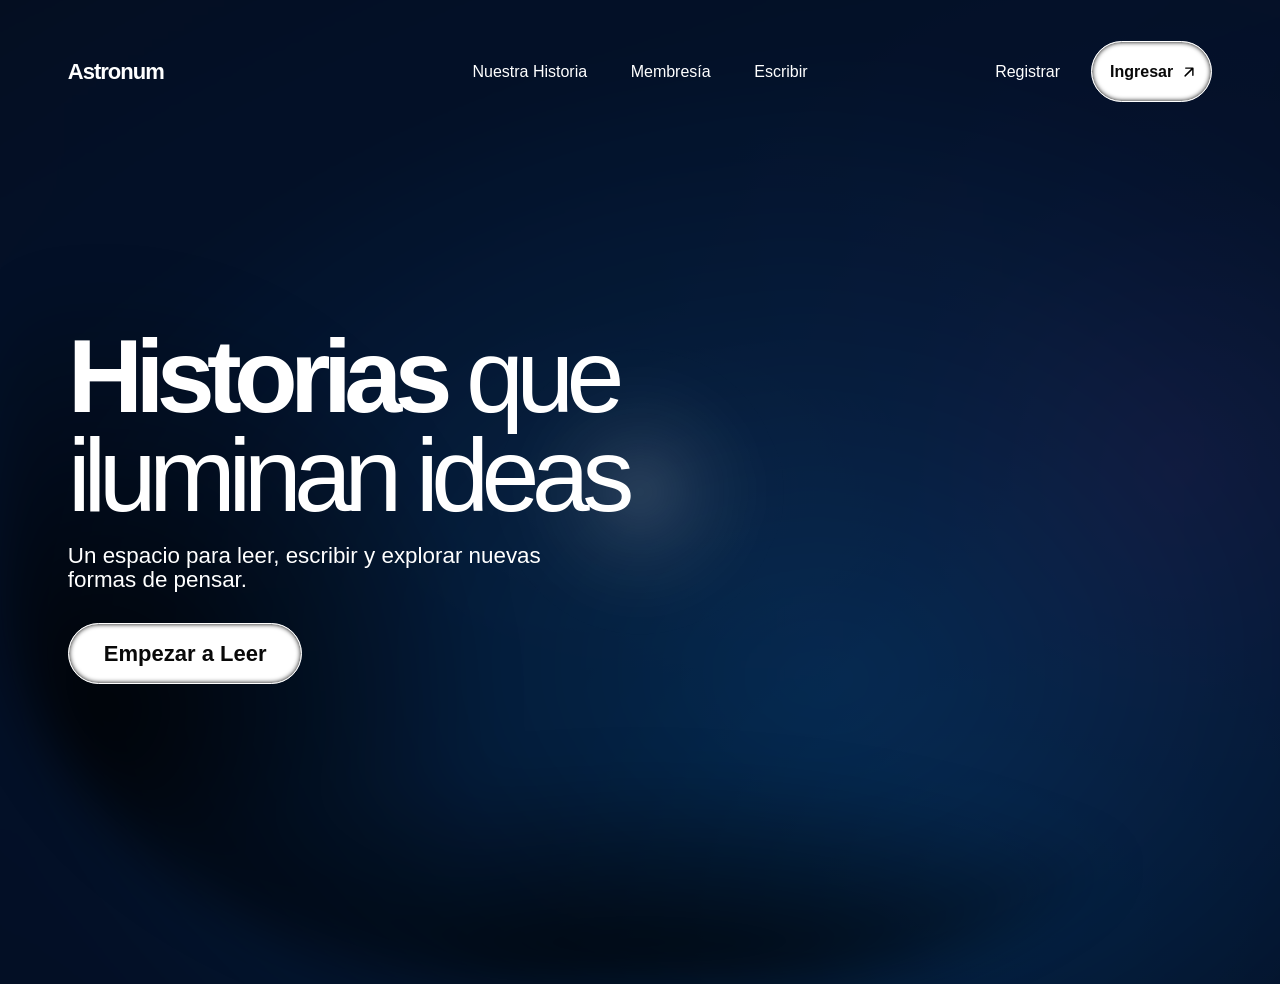
==== index.html @ 12b63db4 "inicial" ====
<!doctype html>
<html lang="es">
  <head>
    <meta charset="UTF-8" />
    <meta name="viewport" content="width=device-width, initial-scale=1.0" />
    <meta name="description" content="Astronum — Historias que iluminan ideas." />
    <title>Astronum</title>
    <link rel="icon" type="image/svg+xml" href="data:image/svg+xml,%3Csvg xmlns='http://www.w3.org/2000/svg' viewBox='0 0 32 32'%3E%3Crect width='32' height='32' rx='16' fill='%23090909'/%3E%3Ccircle cx='16' cy='16' r='8' fill='%2387176B'/%3E%3Ccircle cx='19' cy='13' r='5' fill='%2333BBFF' opacity='.8'/%3E%3C/svg%3E" />
    <link rel="stylesheet" href="styles.css" />
  </head>
  <body class="home-page">
    <main class="hero">
      <nav class="nav" aria-label="Navegación principal">
        <a class="brand" href="#inicio" aria-label="Astronum, inicio">Astronum</a>
        <div class="nav-links">
          <a href="#historia" class="story-trigger">Nuestra Historia</a>
          <a href="membership.html">Membresía</a>
          <a href="#escribir" class="write-trigger">Escribir</a>
        </div>
        <div class="account-links">
          <a class="register auth-trigger" data-mode="register" href="#registrar">Registrar</a>
          <a class="button button--compact auth-trigger" data-mode="login" href="#ingresar">Ingresar <img src="assets/arrow-forward.svg" alt="" /></a>
        </div>
      </nav>

      <section id="inicio" class="intro" aria-labelledby="hero-title">
        <h1 id="hero-title"><strong>Historias</strong> que iluminan ideas</h1>
        <p>Un espacio para leer, escribir y explorar nuevas formas de pensar.</p>
          <a class="button" href="reading.html">Empezar a Leer</a>
      </section>
    </main>
    <div class="overlay-modal story-modal" aria-hidden="true"><div class="story-panel"><button class="modal-close" aria-label="Cerrar">×</button><p class="eyebrow">Nuestra Historia</p><h2>Nacimos para darte historias que valgan la pena leer.</h2><p>Creemos que una buena idea puede cambiar la forma en que miras el mundo. Astronum reúne voces, preguntas y relatos para que siempre encuentres algo que te inspire.</p></div></div>
    <div class="overlay-modal auth-modal" aria-hidden="true"><div class="auth-panel"><button class="modal-close" aria-label="Cerrar">×</button><div class="auth-form"><strong>Astronum</strong><h2 class="auth-title">Bienvenido</h2><p class="auth-subtitle">Ingresa a Astronum para empezar a leer</p><button class="social-login"><img src="assets/google.svg" alt="" />Ingresar con Google</button><button class="social-login"><img src="assets/apple.svg" alt="" />Ingresar con Apple</button><div class="or-line"><span></span>o<span></span></div><label>Correo Electrónico<input type="email" placeholder="Tu correo electrónico" /></label><label>Contraseña<input type="password" placeholder="Tu contraseña" /></label><button class="auth-submit">Ingresar <img src="assets/arrow-forward.svg" alt="" /></button></div><div class="auth-art"><p>+400 Historias. +150 Usuarios</p><small>Postea lo que piensas. Lo que Opinas</small><img src="assets/login-art.png" alt="" /></div></div></div>
    <div class="toast" role="status" aria-live="polite">Próximamente...</div>
    <script src="script.js"></script>
  </body>
</html>
---- styles.css ----
:root {
  color-scheme: dark;
  font-family: Arial, Helvetica, sans-serif;
  background: #090909;
}

* { box-sizing: border-box; }

html, body { min-height: 100%; margin: 0; }

body { background: #090909; color: #fff; }
.home-page { overflow:hidden; }

body::before {
  background: #090909;
  content: "";
  inset: 0;
  opacity: 0;
  pointer-events: none;
  position: fixed;
  transition: opacity .52s ease;
  z-index: 100;
}

body.is-leaving::before { opacity: 1; }

.overlay-modal { align-items:center; background:rgba(0,0,0,.76); display:flex; inset:0; justify-content:center; opacity:0; pointer-events:none; position:fixed; transition:opacity .24s ease; z-index:80; backdrop-filter:blur(12px); }
.overlay-modal.is-open { opacity:1; pointer-events:auto; }
.modal-close { background:transparent; border:0; color:#aaa; cursor:pointer; font-size:34px; line-height:1; position:absolute; right:22px; top:16px; }
.story-panel { background:#070707; border:1px solid #474747; border-radius:35px; max-width:620px; padding:52px clamp(28px,6vw,70px); position:relative; transform:translateY(16px); transition:transform .3s ease; }
.is-open .story-panel { transform:translateY(0); }
.story-panel .eyebrow { color:#8c8c8c; font-size:14px; letter-spacing:.16em; text-transform:uppercase; }
.story-panel h2 { font-size:clamp(34px,5vw,54px); font-weight:400; letter-spacing:-.05em; line-height:1; margin:24px 0; }
.story-panel>p:last-child { color:#c7c7c7; font-size:18px; line-height:1.4; }
.auth-panel { background:#040404; border:1px solid #525252; border-radius:35px; display:grid; grid-template-columns:minmax(360px,1fr) minmax(360px,1.1fr); max-height:92vh; max-width:1024px; overflow:hidden; position:relative; width:calc(100% - 32px); }
.auth-form { padding:42px clamp(28px,5vw,76px); }
.auth-form>strong { font-size:28px; }
.auth-title { font-size:34px; font-weight:400; margin:42px 0 5px; }
.auth-subtitle { color:#ddd; margin:0 0 15px; }
.social-login,.auth-submit { align-items:center; border-radius:15px; cursor:pointer; display:flex; font:inherit; height:45px; justify-content:center; width:100%; }
.social-login { background:#151515; border:1px solid #202020; color:#fff; gap:10px; margin-top:10px; }
.social-login:hover { background:#202020; border-color:#555; }
.social-login:active { transform:scale(.98); }
.social-login img { height:21px; width:21px; }
.or-line { align-items:center; color:#787878; display:flex; gap:8px; justify-content:center; margin:24px 0; }
.or-line span { background:#525252; height:1px; width:35%; }
.auth-form label { color:#b1b1b1; display:grid; font-size:14px; font-weight:700; gap:6px; margin-bottom:12px; }
.auth-form input { background:#060606; border:1px solid #303030; border-radius:15px; color:#fff; font:inherit; height:50px; padding:0 15px; }
.auth-submit { background:#fff; border:0; color:#050505; font-weight:700; gap:7px; margin-top:20px; }
.auth-submit:hover { background:#e9e9e9; transform:translateY(-1px); }
.auth-submit:active { transform:scale(.98); }
.auth-submit img { height:18px; transform:rotate(-45deg); width:18px; }
.auth-art { background:linear-gradient(150deg,#05050c,#17104a 42%,#d31ca7 74%,#12bdbd); display:flex; flex-direction:column; overflow:hidden; padding:42px 40px 0; text-align:center; }
.auth-art p { font-size:28px; margin:0 0 6px; }
.auth-art small { font-size:14px; }
.toast { background:rgba(24,24,28,.92); border:1px solid rgba(255,255,255,.18); border-radius:999px; bottom:28px; color:#fff; opacity:0; padding:12px 20px; pointer-events:none; position:fixed; left:50%; transform:translate(-50%,16px); transition:opacity .22s ease, transform .22s ease; z-index:95; backdrop-filter:blur(16px); }
.toast.is-visible { opacity:1; transform:translate(-50%,0); }
.auth-art img { margin:auto -18% -5%; max-width:136%; object-fit:contain; }
@media (max-width:760px) { .auth-panel { grid-template-columns:1fr; max-height:calc(100vh - 32px); overflow:auto; } .auth-art { display:none; } .auth-form { padding:34px 24px; } }

a { color: inherit; text-decoration: none; }

.hero {
  --mouse-x: 0;
  --mouse-y: 0;
  --spot-x: 50%;
  --spot-y: 50%;
  isolation: isolate;
  min-height: 100svh;
  overflow: hidden;
  position: relative;
  padding: 29px clamp(32px, 5.3vw, 86px) 60px;
  background:
    radial-gradient(ellipse 30% 26% at var(--spot-x) var(--spot-y), rgba(255,255,255,.12), transparent 72%),
    radial-gradient(ellipse 58% 70% at 92% 48%, rgba(135,23,107,.64) 0%, rgba(45,15,64,.42) 38%, transparent 76%),
    radial-gradient(ellipse 46% 58% at 76% 86%, rgba(7,101,173,.52) 0%, transparent 72%),
    #020203;
}

/* A slow, layered colour field gives the dark hero a premium cinematic glow. */
.hero::before {
  animation: premiumGradient 9s cubic-bezier(.45,0,.2,1) infinite alternate;
  background:
    radial-gradient(ellipse 75% 42% at 31% -8%, rgba(27, 131, 187, .76) 0%, rgba(16, 62, 103, .5) 34%, transparent 74%),
    radial-gradient(ellipse 58% 36% at 71% -8%, rgba(166, 41, 127, .68) 0%, rgba(95, 18, 87, .42) 39%, transparent 76%),
    radial-gradient(ellipse 62% 62% at 56% 58%, rgba(6, 57, 107, .72) 0%, rgba(3, 19, 48, .65) 43%, transparent 76%),
    linear-gradient(155deg, #03060d 0%, #06152e 42%, #020612 78%, #010103 100%);
  background-position: 50% 50%;
  background-size: 155% 155%;
  content: "";
  inset: -28%;
  filter: blur(24px);
  opacity: .86;
  pointer-events: none;
  position: absolute;
  z-index: -2;
  border-radius: 42%;
  translate: calc(var(--mouse-x) * -76px) calc(var(--mouse-y) * -58px);
  transition: translate .55s cubic-bezier(.2,.75,.25,1);
}

.hero::after {
  animation: liquidRibbon 10s cubic-bezier(.45,0,.2,1) infinite alternate;
  background:
    radial-gradient(circle 170px at var(--spot-x) var(--spot-y), rgba(255,255,255,.24), rgba(255,255,255,.07) 22%, transparent 72%),
    radial-gradient(ellipse 70% 44% at 50% 112%, rgba(0,0,0,.98) 10%, transparent 78%),
    radial-gradient(ellipse 40% 58% at 8% 72%, rgba(0,0,0,.8), transparent 76%);
  content: "";
  inset: 0;
  pointer-events: none;
  position: absolute;
  z-index: -1;
  filter: blur(26px);
  border-radius: 42%;
  translate: calc(var(--mouse-x) * 52px) calc(var(--mouse-y) * 40px);
  transition: translate .48s cubic-bezier(.2,.75,.25,1);
}

@keyframes premiumGradient {
  0% { background-position: 24% 58%; transform: translate3d(-5%, -3%, 0) scale(.99) rotate(-1.2deg); filter: blur(24px) saturate(.96); }
  42% { background-position: 69% 30%; transform: translate3d(4%, 3%, 0) scale(1.09) rotate(.8deg); filter: blur(31px) saturate(1.25); }
  74% { background-position: 40% 76%; transform: translate3d(-3%, 4%, 0) scale(1.14) rotate(-.6deg); filter: blur(21px) saturate(1.38); }
  100% { background-position: 81% 46%; transform: translate3d(5%, -3%, 0) scale(1.04) rotate(1.2deg); filter: blur(27px) saturate(1.14); }
}

@keyframes liquidRibbon {
  0% { transform: translate3d(-8%, -4%, 0) scale(1.04) rotate(-3deg); opacity: .7; }
  55% { transform: translate3d(5%, 4%, 0) scale(1.19) rotate(3deg); opacity: 1; }
  100% { transform: translate3d(8%, -2%, 0) scale(1.09) rotate(-1deg); opacity: .8; }
}

.nav {
  height: 85px;
  display: grid;
  grid-template-columns: 1fr auto 1fr;
  align-items: center;
}

.brand { font-size: 22px; font-weight: 700; letter-spacing: -1px; }

.nav-links, .account-links { display: flex; align-items: center; }
.nav-links { gap: clamp(25px, 3.4vw, 55px); font-size: 16px; }
.account-links { justify-content: flex-end; gap: 31px; font-size: 16px; }

.nav a:not(.button) { transition: opacity .2s ease; }
.nav a:not(.button):hover { opacity: .66; }

.button {
  align-items: center;
  background: #fff;
  border: 1px solid #fff;
  border-radius: 999px;
  box-shadow: inset 0 0 5px #000;
  color: #090909;
  display: inline-flex;
  font-size: 16px;
  font-weight: 700;
  height: 38px;
  justify-content: center;
  padding: 0 31px;
  transition: transform .2s ease, background .2s ease;
}

.button:hover { background: #ececec; transform: translateY(-2px); }
.button:active { transform: translateY(0) scale(.97); box-shadow: inset 0 0 7px #000, 0 0 0 2px rgba(255,255,255,.18); }
.button--compact { gap: 7px; padding: 0 13px 0 18px; }
.button--compact { height: 61px; }
.button--compact img { height: 18px; transform: rotate(-45deg); width: 18px; }

.intro {
  display: flex;
  flex-direction: column;
  justify-content: center;
  min-height: calc(100svh - 90px);
  max-width: 737px;
  padding-bottom: 27px;
}

h1 {
  font-size: clamp(64px, 8.15vw, 132px);
  font-weight: 400;
  letter-spacing: -.074em;
  line-height: .95;
  margin: 0;
  max-width: 735px;
}

h1 strong { font-weight: 700; }

.intro p {
  font-size: clamp(19px, 1.75vw, 28px);
  line-height: 1.06;
  margin: 19px 0 32px;
  max-width: 500px;
}

.intro .button { align-self: flex-start; height: 61px; font-size: 22px; padding: 0 35px; }

@media (max-width: 760px) {
  .hero { padding: 22px 24px 35px; }
  .nav { grid-template-columns: 1fr auto; }
  .nav-links, .register { display: none; }
  .account-links { gap: 0; }
  .intro { min-height: calc(100svh - 83px); padding-bottom: 0; }
  h1 { font-size: clamp(56px, 17vw, 92px); max-width: 550px; }
  .intro p { max-width: 380px; }
  .orb { width: 180vw; left: -12%; top: 46%; }
}

@media (max-width: 420px) {
  .brand { font-size: 20px; }
  .button--compact { font-size: 14px; height: 48px; }
  .intro p { font-size: 18px; }
  .intro .button { font-size: 17px; height: 52px; }
}

@media (prefers-reduced-motion: reduce) {
  .hero::before, .hero::after { animation: none; transition: none; }
}
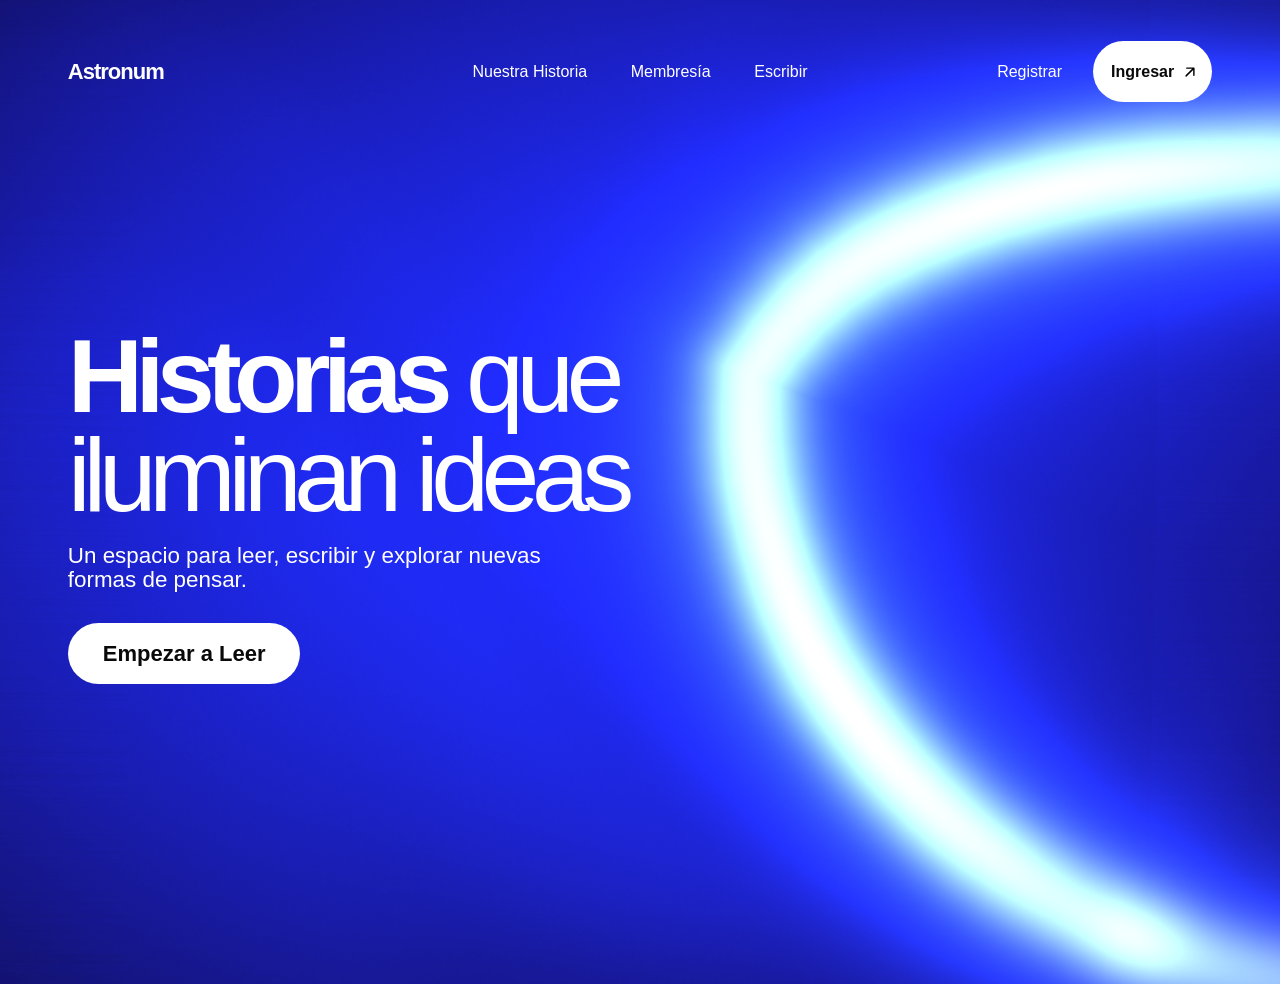
==== commit cffb5578: "god" ====
--- a/index.html
+++ b/index.html
@@ -10,6 +10,7 @@
   </head>
   <body class="home-page">
     <main class="hero">
+      <canvas class="gradient-canvas" aria-hidden="true"></canvas>
       <nav class="nav" aria-label="Navegación principal">
         <a class="brand" href="#inicio" aria-label="Astronum, inicio">Astronum</a>
         <div class="nav-links">
@@ -19,19 +20,20 @@
         </div>
         <div class="account-links">
           <a class="register auth-trigger" data-mode="register" href="#registrar">Registrar</a>
-          <a class="button button--compact auth-trigger" data-mode="login" href="#ingresar">Ingresar <img src="assets/arrow-forward.svg" alt="" /></a>
+          <a class="button button--compact auth-trigger" data-mode="login" href="#ingresar">Ingresar <img src="assets/arrow-forward.svg" alt="" /><span class="button-shine" aria-hidden="true"></span></a>
         </div>
       </nav>
 
       <section id="inicio" class="intro" aria-labelledby="hero-title">
         <h1 id="hero-title"><strong>Historias</strong> que iluminan ideas</h1>
         <p>Un espacio para leer, escribir y explorar nuevas formas de pensar.</p>
-          <a class="button" href="reading.html">Empezar a Leer</a>
+          <a class="button" href="reading.html">Empezar a Leer<span class="button-shine" aria-hidden="true"></span></a>
       </section>
     </main>
     <div class="overlay-modal story-modal" aria-hidden="true"><div class="story-panel"><button class="modal-close" aria-label="Cerrar">×</button><p class="eyebrow">Nuestra Historia</p><h2>Nacimos para darte historias que valgan la pena leer.</h2><p>Creemos que una buena idea puede cambiar la forma en que miras el mundo. Astronum reúne voces, preguntas y relatos para que siempre encuentres algo que te inspire.</p></div></div>
     <div class="overlay-modal auth-modal" aria-hidden="true"><div class="auth-panel"><button class="modal-close" aria-label="Cerrar">×</button><div class="auth-form"><strong>Astronum</strong><h2 class="auth-title">Bienvenido</h2><p class="auth-subtitle">Ingresa a Astronum para empezar a leer</p><button class="social-login"><img src="assets/google.svg" alt="" />Ingresar con Google</button><button class="social-login"><img src="assets/apple.svg" alt="" />Ingresar con Apple</button><div class="or-line"><span></span>o<span></span></div><label>Correo Electrónico<input type="email" placeholder="Tu correo electrónico" /></label><label>Contraseña<input type="password" placeholder="Tu contraseña" /></label><button class="auth-submit">Ingresar <img src="assets/arrow-forward.svg" alt="" /></button></div><div class="auth-art"><p>+400 Historias. +150 Usuarios</p><small>Postea lo que piensas. Lo que Opinas</small><img src="assets/login-art.png" alt="" /></div></div></div>
     <div class="toast" role="status" aria-live="polite">Próximamente...</div>
+    <script src="https://cdn.jsdelivr.net/npm/gsap@3.15/dist/gsap.min.js"></script>
     <script src="script.js"></script>
   </body>
 </html>
--- a/styles.css
+++ b/styles.css
@@ -70,64 +70,11 @@
   overflow: hidden;
   position: relative;
   padding: 29px clamp(32px, 5.3vw, 86px) 60px;
-  background:
-    radial-gradient(ellipse 30% 26% at var(--spot-x) var(--spot-y), rgba(255,255,255,.12), transparent 72%),
-    radial-gradient(ellipse 58% 70% at 92% 48%, rgba(135,23,107,.64) 0%, rgba(45,15,64,.42) 38%, transparent 76%),
-    radial-gradient(ellipse 46% 58% at 76% 86%, rgba(7,101,173,.52) 0%, transparent 72%),
-    #020203;
+  background: #02050e;
 }
 
-/* A slow, layered colour field gives the dark hero a premium cinematic glow. */
-.hero::before {
-  animation: premiumGradient 9s cubic-bezier(.45,0,.2,1) infinite alternate;
-  background:
-    radial-gradient(ellipse 75% 42% at 31% -8%, rgba(27, 131, 187, .76) 0%, rgba(16, 62, 103, .5) 34%, transparent 74%),
-    radial-gradient(ellipse 58% 36% at 71% -8%, rgba(166, 41, 127, .68) 0%, rgba(95, 18, 87, .42) 39%, transparent 76%),
-    radial-gradient(ellipse 62% 62% at 56% 58%, rgba(6, 57, 107, .72) 0%, rgba(3, 19, 48, .65) 43%, transparent 76%),
-    linear-gradient(155deg, #03060d 0%, #06152e 42%, #020612 78%, #010103 100%);
-  background-position: 50% 50%;
-  background-size: 155% 155%;
-  content: "";
-  inset: -28%;
-  filter: blur(24px);
-  opacity: .86;
-  pointer-events: none;
-  position: absolute;
-  z-index: -2;
-  border-radius: 42%;
-  translate: calc(var(--mouse-x) * -76px) calc(var(--mouse-y) * -58px);
-  transition: translate .55s cubic-bezier(.2,.75,.25,1);
-}
-
-.hero::after {
-  animation: liquidRibbon 10s cubic-bezier(.45,0,.2,1) infinite alternate;
-  background:
-    radial-gradient(circle 170px at var(--spot-x) var(--spot-y), rgba(255,255,255,.24), rgba(255,255,255,.07) 22%, transparent 72%),
-    radial-gradient(ellipse 70% 44% at 50% 112%, rgba(0,0,0,.98) 10%, transparent 78%),
-    radial-gradient(ellipse 40% 58% at 8% 72%, rgba(0,0,0,.8), transparent 76%);
-  content: "";
-  inset: 0;
-  pointer-events: none;
-  position: absolute;
-  z-index: -1;
-  filter: blur(26px);
-  border-radius: 42%;
-  translate: calc(var(--mouse-x) * 52px) calc(var(--mouse-y) * 40px);
-  transition: translate .48s cubic-bezier(.2,.75,.25,1);
-}
-
-@keyframes premiumGradient {
-  0% { background-position: 24% 58%; transform: translate3d(-5%, -3%, 0) scale(.99) rotate(-1.2deg); filter: blur(24px) saturate(.96); }
-  42% { background-position: 69% 30%; transform: translate3d(4%, 3%, 0) scale(1.09) rotate(.8deg); filter: blur(31px) saturate(1.25); }
-  74% { background-position: 40% 76%; transform: translate3d(-3%, 4%, 0) scale(1.14) rotate(-.6deg); filter: blur(21px) saturate(1.38); }
-  100% { background-position: 81% 46%; transform: translate3d(5%, -3%, 0) scale(1.04) rotate(1.2deg); filter: blur(27px) saturate(1.14); }
-}
-
-@keyframes liquidRibbon {
-  0% { transform: translate3d(-8%, -4%, 0) scale(1.04) rotate(-3deg); opacity: .7; }
-  55% { transform: translate3d(5%, 4%, 0) scale(1.19) rotate(3deg); opacity: 1; }
-  100% { transform: translate3d(8%, -2%, 0) scale(1.09) rotate(-1deg); opacity: .8; }
-}
+.gradient-canvas { background:#02050e url('assets/abstract-dark-blue-texture.jpg') center / cover no-repeat; position:absolute; inset:0; width:100%; height:100%; pointer-events:none; z-index:0; opacity:1; }
+.hero .nav, .hero .intro { position:relative; z-index:2; }
 
 .nav {
   height: 85px;
@@ -148,24 +95,27 @@
 .button {
   align-items: center;
   background: #fff;
-  border: 1px solid #fff;
+  border: 0;
   border-radius: 999px;
-  box-shadow: inset 0 0 5px #000;
+  box-shadow: none;
   color: #090909;
   display: inline-flex;
   font-size: 16px;
   font-weight: 700;
   height: 38px;
   justify-content: center;
+  overflow: hidden;
   padding: 0 31px;
+  position: relative;
   transition: transform .2s ease, background .2s ease;
 }
 
-.button:hover { background: #ececec; transform: translateY(-2px); }
-.button:active { transform: translateY(0) scale(.97); box-shadow: inset 0 0 7px #000, 0 0 0 2px rgba(255,255,255,.18); }
+.button:hover { background: #f4f7ff; transform: translateY(-2px); }
+.button:active { transform: translateY(0) scale(.97); box-shadow: none; }
 .button--compact { gap: 7px; padding: 0 13px 0 18px; }
 .button--compact { height: 61px; }
 .button--compact img { height: 18px; transform: rotate(-45deg); width: 18px; }
+.button-shine { background:linear-gradient(105deg,transparent 16%,rgba(144,185,255,.06) 34%,rgba(144,185,255,.64) 48%,rgba(255,255,255,.98) 54%,rgba(144,185,255,.15) 66%,transparent 84%); height:260%; left:0; pointer-events:none; position:absolute; top:-80%; transform:skewX(-18deg); width:46%; }
 
 .intro {
   display: flex;
@@ -215,5 +165,5 @@
 }
 
 @media (prefers-reduced-motion: reduce) {
-  .hero::before, .hero::after { animation: none; transition: none; }
+  .gradient-canvas { animation: none; }
 }
